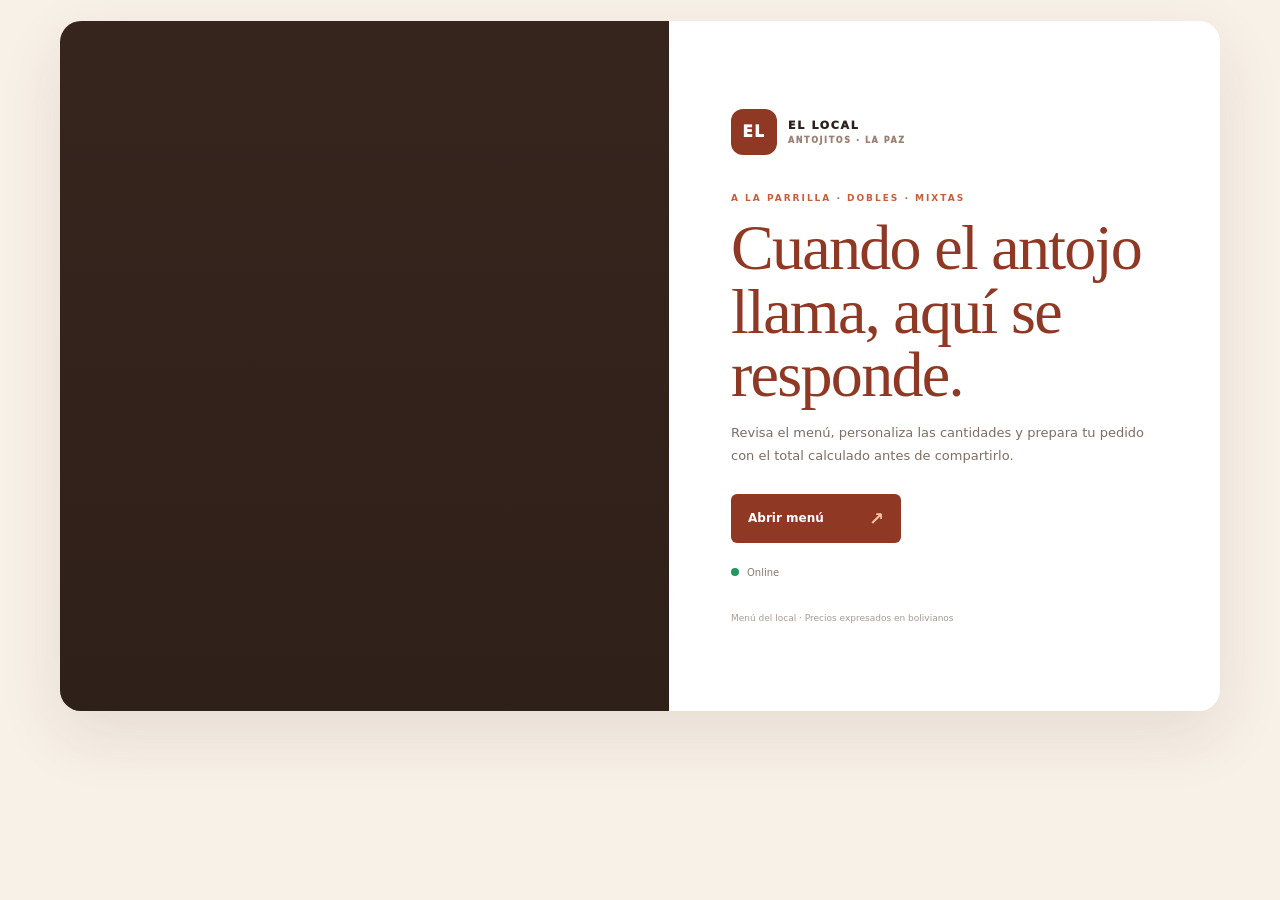
==== antojitos/index.html @ d8e0dfd7 "Mejorar los cuatro proyectos del catálogo personal" ====
<!doctype html>
<html lang="es">
<head>
<meta charset="utf-8"><meta name="viewport" content="width=device-width,initial-scale=1,viewport-fit=cover">
<meta name="theme-color" content="#8f3925"><meta name="description" content="El Local, antojitos en La Paz: hamburguesas, dobles, mixtas y salchipapas.">
<link rel="manifest" href="./manifest.json"><link rel="icon" href="./icons/icon.svg"><link rel="stylesheet" href="./styles.css">
<title>El Local · Antojitos</title><script defer src="./app.js"></script>
</head>
<body class="food-landing">
<main class="landing">
  <div class="landing-image" role="img" aria-label="Hamburguesa recién preparada"></div>
  <section class="landing-copy">
    <div class="brand"><span class="brand-mark">EL</span><span>EL LOCAL<small>ANTOJITOS · LA PAZ</small></span></div>
    <p class="eyebrow">A LA PARRILLA · DOBLES · MIXTAS</p>
    <h1>Cuando el antojo llama, aquí se responde.</h1>
    <p class="lead">Revisa el menú, personaliza las cantidades y prepara tu pedido con el total calculado antes de compartirlo.</p>
    <a class="primary" href="./pwa.html#menu">Abrir menú <span>↗</span></a>
    <div class="status" id="networkStatus" role="status" aria-live="polite"><i></i><span>Comprobando conexión…</span></div>
    <small class="landing-note">Menú del local · Precios expresados en bolivianos</small>
  </section>
</main>
</body>
</html>
---- antojitos/styles.css ----
:root{color-scheme:light;--red:#8f3925;--orange:#c85e38;--paper:#f8f1e8;--ink:#2e211c;--muted:#7e6d62}*{box-sizing:border-box}html,body{margin:0;min-height:100%;font-family:Inter,ui-sans-serif,system-ui,-apple-system,"Segoe UI",sans-serif}body{background:var(--paper);color:var(--ink)}.landing{width:min(1160px,calc(100% - 34px));min-height:min(690px,calc(100dvh - 42px));margin:21px auto;display:grid;grid-template-columns:1.05fr .95fr;overflow:hidden;border-radius:21px;background:#fff;box-shadow:0 24px 65px #5026191b}.landing-image{min-height:540px;background:linear-gradient(180deg,#1e15100b,#1e15105c),url("https://images.pexels.com/photos/109400/pexels-photo-109400.jpeg?auto=compress&cs=tinysrgb&w=1600") center/cover no-repeat;background-color:#38261e}.landing-copy{padding:clamp(27px,5vw,62px);display:flex;flex-direction:column;justify-content:center}.brand{display:flex;align-items:center;gap:11px;font-size:11px;font-weight:950;letter-spacing:1.7px}.brand-mark{width:46px;height:46px;display:grid;place-items:center;border-radius:12px;background:var(--red);color:#fff;font-size:15px}.brand small{display:block;margin-top:4px;color:#9b8174;font-size:8px;letter-spacing:1.6px}.eyebrow{margin:38px 0 13px;color:var(--orange);font-size:9px;font-weight:900;letter-spacing:2px}.landing h1{max-width:500px;margin:0 0 16px;color:var(--red);font:clamp(40px,5.5vw,64px)/.99 Georgia,serif;letter-spacing:-1.7px}.lead{max-width:435px;margin:0 0 26px;color:var(--muted);font-size:13px;line-height:1.75}.primary{display:inline-flex;align-items:center;justify-content:space-between;gap:28px;width:max-content;min-width:170px;padding:14px 17px;border-radius:6px;background:var(--red);color:#fff;text-decoration:none;font-size:12px;font-weight:850;transition:transform .18s,background .18s}.primary:hover{transform:translateY(-2px);background:#6f2d1e}.primary span{color:#f3c39e;font-size:18px}.status{display:flex;align-items:center;gap:8px;margin-top:24px;color:#87796f;font-size:10px}.status i{width:8px;height:8px;border-radius:50%;background:#c59b61}.status.online i{background:#269560}.status.offline i{background:#c45049}.landing-note{margin-top:35px;color:#a69a91;font-size:9px}@media(max-width:720px){.landing{width:calc(100% - 18px);margin:9px auto;min-height:0;grid-template-columns:1fr;border-radius:17px}.landing-image{min-height:220px;background-position:center 48%}.landing-copy{padding:22px}.eyebrow{margin-top:26px}.landing h1{font-size:43px}.lead{font-size:12px;line-height:1.65}.landing-note{margin-top:24px}}
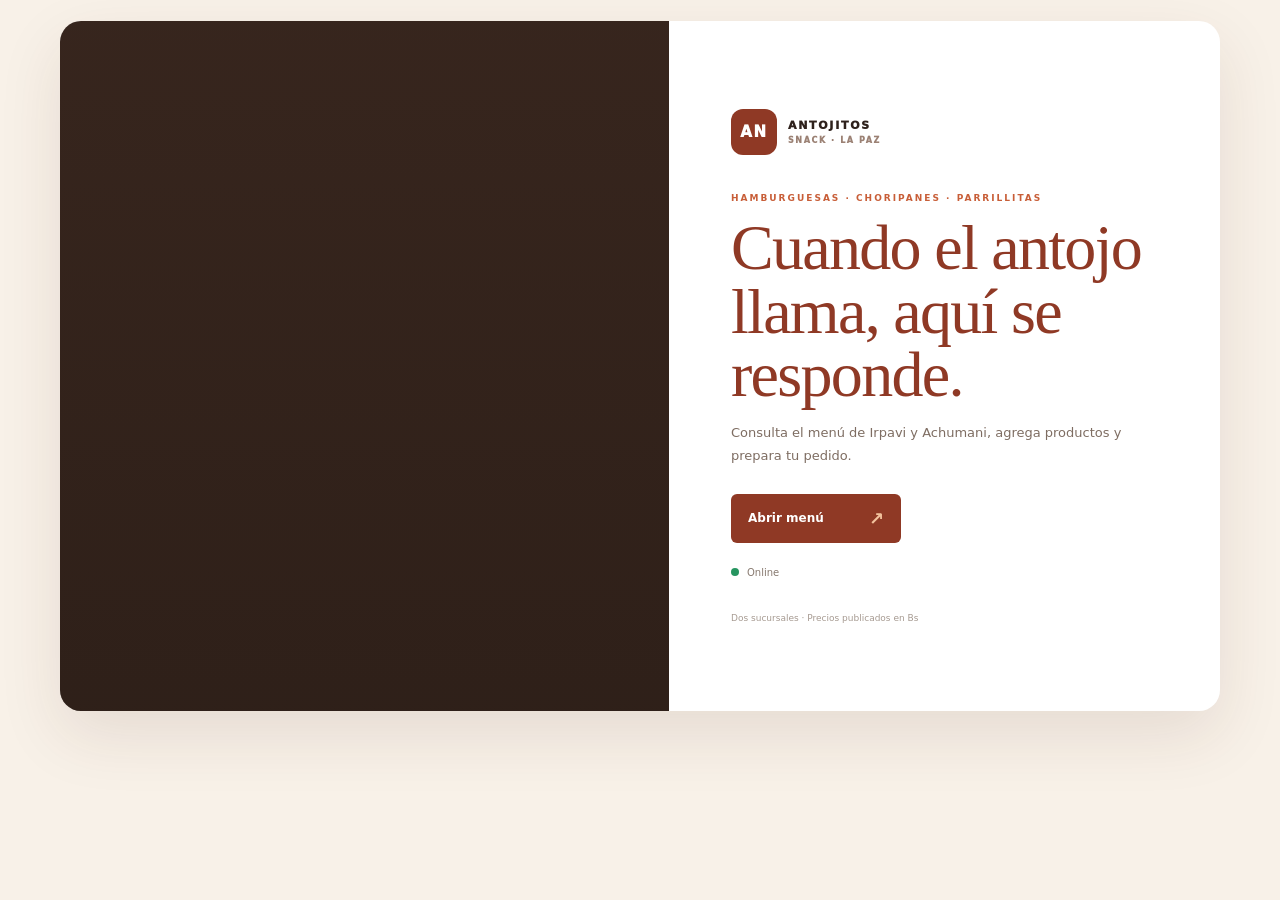
==== commit 6b55082f: "Rebrand Antojitos landing page" ====
--- a/antojitos/index.html
+++ b/antojitos/index.html
@@ -2,21 +2,21 @@
 <html lang="es">
 <head>
 <meta charset="utf-8"><meta name="viewport" content="width=device-width,initial-scale=1,viewport-fit=cover">
-<meta name="theme-color" content="#8f3925"><meta name="description" content="El Local, antojitos en La Paz: hamburguesas, dobles, mixtas y salchipapas.">
+<meta name="theme-color" content="#8f3925"><meta name="description" content="Antojitos, antojitos en La Paz: hamburguesas, dobles, mixtas y salchipapas.">
 <link rel="manifest" href="./manifest.json"><link rel="icon" href="./icons/icon.svg"><link rel="stylesheet" href="./styles.css">
-<title>El Local · Antojitos</title><script defer src="./app.js"></script>
+<title>Antojitos · Antojitos</title><script defer src="./app.js"></script>
 </head>
 <body class="food-landing">
 <main class="landing">
   <div class="landing-image" role="img" aria-label="Hamburguesa recién preparada"></div>
   <section class="landing-copy">
-    <div class="brand"><span class="brand-mark">EL</span><span>EL LOCAL<small>ANTOJITOS · LA PAZ</small></span></div>
-    <p class="eyebrow">A LA PARRILLA · DOBLES · MIXTAS</p>
+    <div class="brand"><span class="brand-mark">AN</span><span>ANTOJITOS<small>SNACK · LA PAZ</small></span></div>
+    <p class="eyebrow">HAMBURGUESAS · CHORIPANES · PARRILLITAS</p>
     <h1>Cuando el antojo llama, aquí se responde.</h1>
-    <p class="lead">Revisa el menú, personaliza las cantidades y prepara tu pedido con el total calculado antes de compartirlo.</p>
+    <p class="lead">Consulta el menú de Irpavi y Achumani, agrega productos y prepara tu pedido.</p>
     <a class="primary" href="./pwa.html#menu">Abrir menú <span>↗</span></a>
     <div class="status" id="networkStatus" role="status" aria-live="polite"><i></i><span>Comprobando conexión…</span></div>
-    <small class="landing-note">Menú del local · Precios expresados en bolivianos</small>
+    <small class="landing-note">Dos sucursales · Precios publicados en Bs</small>
   </section>
 </main>
 </body>
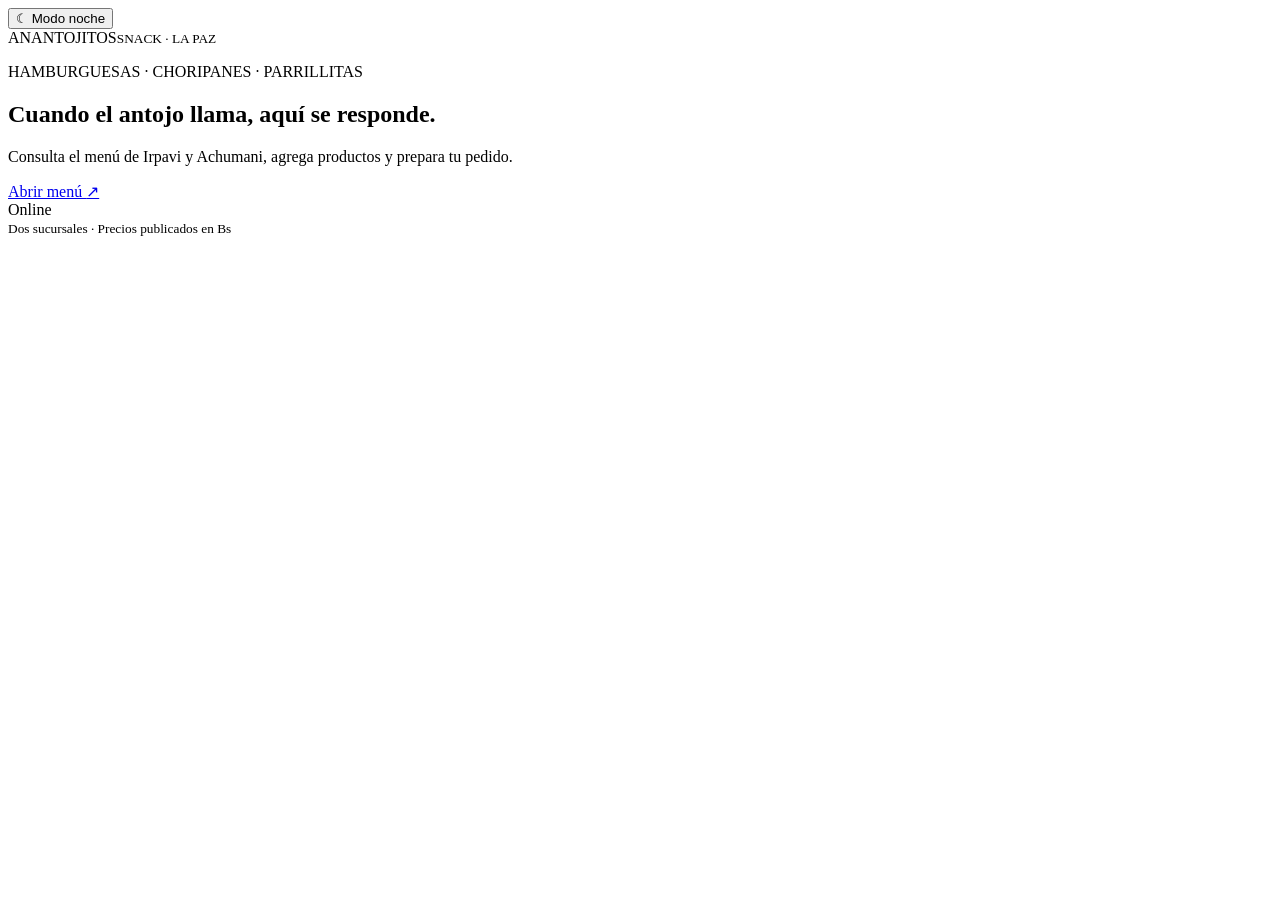
==== commit 18b61228: "Add accessible light and dark theme control" ====
--- a/antojitos/index.html
+++ b/antojitos/index.html
@@ -3,10 +3,12 @@
 <head>
 <meta charset="utf-8"><meta name="viewport" content="width=device-width,initial-scale=1,viewport-fit=cover">
 <meta name="theme-color" content="#8f3925"><meta name="description" content="Antojitos, antojitos en La Paz: hamburguesas, dobles, mixtas y salchipapas.">
-<link rel="manifest" href="./manifest.json"><link rel="icon" href="./icons/icon.svg"><link rel="stylesheet" href="./styles.css">
+<link rel="manifest" href="./manifest.json"><link rel="icon" href="./icons/icon.svg"><link rel="stylesheet" href=?v=light-dark-v1"./styles.css?v=antojitos-brand-v1">
 <title>Antojitos · Antojitos</title><script defer src="./app.js"></script>
+<script defer src="../theme-toggle.js?v=light-dark-v1"></script>
 </head>
 <body class="food-landing">
+<button class="theme-toggle" id="themeToggle" type="button" aria-pressed="false">☾ Modo noche</button>
 <main class="landing">
   <div class="landing-image" role="img" aria-label="Hamburguesa recién preparada"></div>
   <section class="landing-copy">
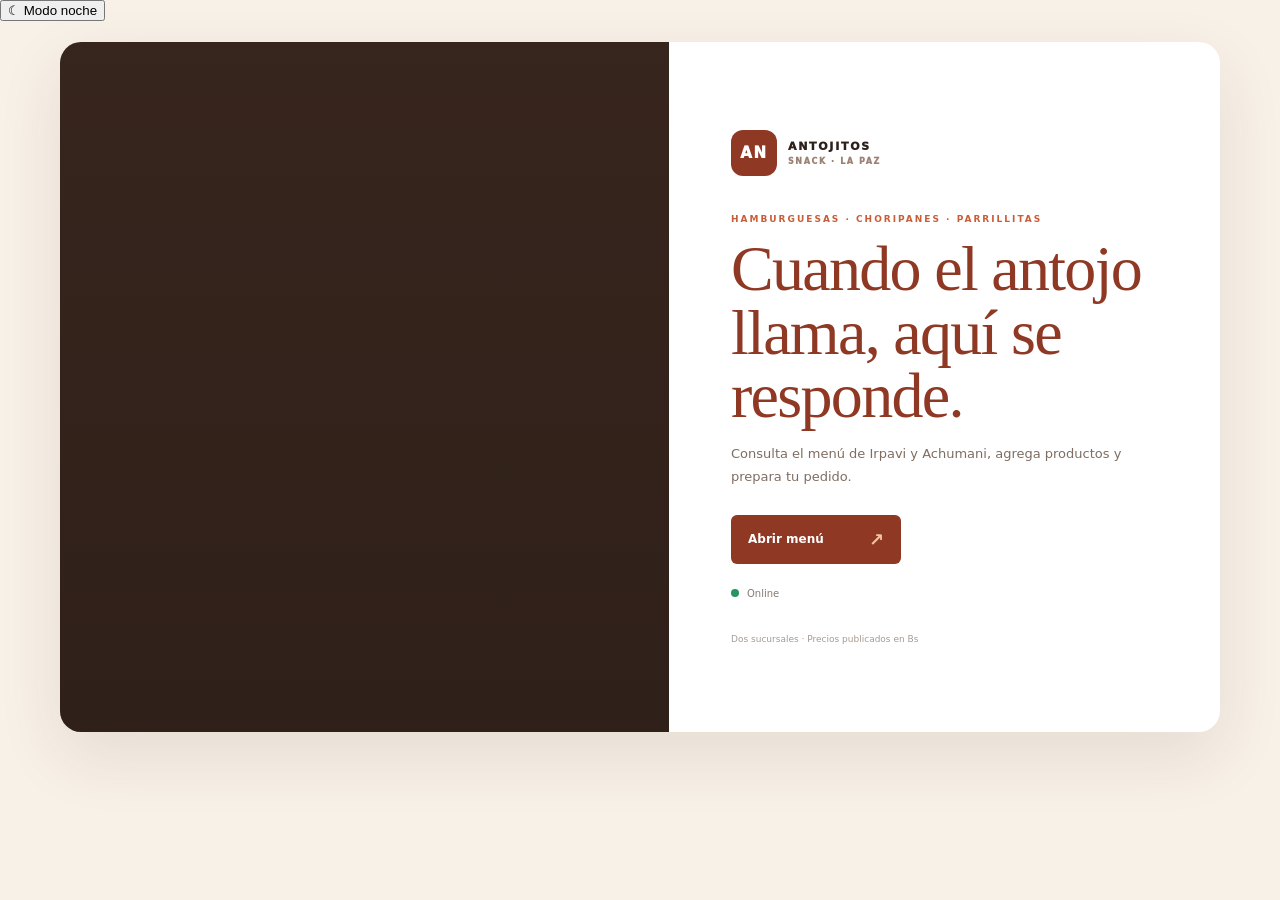
==== commit 8e1de5ae: "Fix landing stylesheet URL after theme toggle addition" ====
--- a/antojitos/index.html
+++ b/antojitos/index.html
@@ -3,7 +3,7 @@
 <head>
 <meta charset="utf-8"><meta name="viewport" content="width=device-width,initial-scale=1,viewport-fit=cover">
 <meta name="theme-color" content="#8f3925"><meta name="description" content="Antojitos, antojitos en La Paz: hamburguesas, dobles, mixtas y salchipapas.">
-<link rel="manifest" href="./manifest.json"><link rel="icon" href="./icons/icon.svg"><link rel="stylesheet" href=?v=light-dark-v1"./styles.css?v=antojitos-brand-v1">
+<link rel="manifest" href="./manifest.json"><link rel="icon" href="./icons/icon.svg"><link rel="stylesheet" href="./styles.css?v=antojitos-brand-v1-theme-v1">
 <title>Antojitos · Antojitos</title><script defer src="./app.js"></script>
 <script defer src="../theme-toggle.js?v=light-dark-v1"></script>
 </head>
--- a/antojitos/styles.css
+++ b/antojitos/styles.css
@@ -0,0 +1 @@
+:root{color-scheme:light;--red:#8f3925;--orange:#c85e38;--paper:#f8f1e8;--ink:#2e211c;--muted:#7e6d62}*{box-sizing:border-box}html,body{margin:0;min-height:100%;font-family:Inter,ui-sans-serif,system-ui,-apple-system,"Segoe UI",sans-serif}body{background:var(--paper);color:var(--ink)}.landing{width:min(1160px,calc(100% - 34px));min-height:min(690px,calc(100dvh - 42px));margin:21px auto;display:grid;grid-template-columns:1.05fr .95fr;overflow:hidden;border-radius:21px;background:#fff;box-shadow:0 24px 65px #5026191b}.landing-image{min-height:540px;background:linear-gradient(180deg,#1e15100b,#1e15105c),url("https://images.pexels.com/photos/109400/pexels-photo-109400.jpeg?auto=compress&cs=tinysrgb&w=1600") center/cover no-repeat;background-color:#38261e}.landing-copy{padding:clamp(27px,5vw,62px);display:flex;flex-direction:column;justify-content:center}.brand{display:flex;align-items:center;gap:11px;font-size:11px;font-weight:950;letter-spacing:1.7px}.brand-mark{width:46px;height:46px;display:grid;place-items:center;border-radius:12px;background:var(--red);color:#fff;font-size:15px}.brand small{display:block;margin-top:4px;color:#9b8174;font-size:8px;letter-spacing:1.6px}.eyebrow{margin:38px 0 13px;color:var(--orange);font-size:9px;font-weight:900;letter-spacing:2px}.landing h1{max-width:500px;margin:0 0 16px;color:var(--red);font:clamp(40px,5.5vw,64px)/.99 Georgia,serif;letter-spacing:-1.7px}.lead{max-width:435px;margin:0 0 26px;color:var(--muted);font-size:13px;line-height:1.75}.primary{display:inline-flex;align-items:center;justify-content:space-between;gap:28px;width:max-content;min-width:170px;padding:14px 17px;border-radius:6px;background:var(--red);color:#fff;text-decoration:none;font-size:12px;font-weight:850;transition:transform .18s,background .18s}.primary:hover{transform:translateY(-2px);background:#6f2d1e}.primary span{color:#f3c39e;font-size:18px}.status{display:flex;align-items:center;gap:8px;margin-top:24px;color:#87796f;font-size:10px}.status i{width:8px;height:8px;border-radius:50%;background:#c59b61}.status.online i{background:#269560}.status.offline i{background:#c45049}.landing-note{margin-top:35px;color:#a69a91;font-size:9px}@media(max-width:720px){.landing{width:calc(100% - 18px);margin:9px auto;min-height:0;grid-template-columns:1fr;border-radius:17px}.landing-image{min-height:220px;background-position:center 48%}.landing-copy{padding:22px}.eyebrow{margin-top:26px}.landing h1{font-size:43px}.lead{font-size:12px;line-height:1.65}.landing-note{margin-top:24px}}
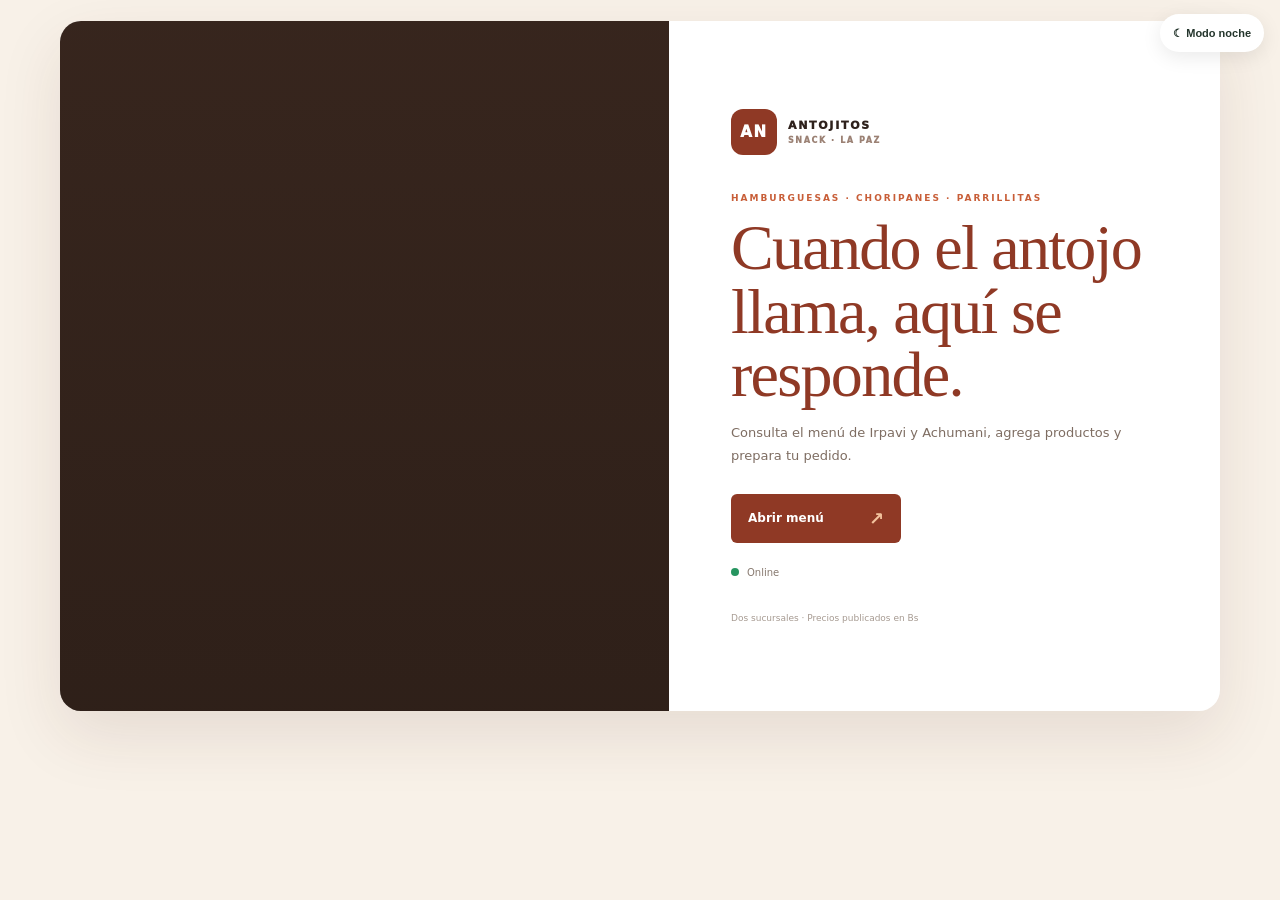
==== commit f6af3003: "Refresh landing page dark theme styles" ====
--- a/antojitos/index.html
+++ b/antojitos/index.html
@@ -3,7 +3,7 @@
 <head>
 <meta charset="utf-8"><meta name="viewport" content="width=device-width,initial-scale=1,viewport-fit=cover">
 <meta name="theme-color" content="#8f3925"><meta name="description" content="Antojitos, antojitos en La Paz: hamburguesas, dobles, mixtas y salchipapas.">
-<link rel="manifest" href="./manifest.json"><link rel="icon" href="./icons/icon.svg"><link rel="stylesheet" href="./styles.css?v=antojitos-brand-v1-theme-v1">
+<link rel="manifest" href="./manifest.json"><link rel="icon" href="./icons/icon.svg"><link rel="stylesheet" href="./styles.css?v=antojitos-landing-dark-v2"">
 <title>Antojitos · Antojitos</title><script defer src="./app.js"></script>
 <script defer src="../theme-toggle.js?v=light-dark-v1"></script>
 </head>
--- a/antojitos/styles.css
+++ b/antojitos/styles.css
@@ -1 +1,27 @@
-:root{color-scheme:light;--red:#8f3925;--orange:#c85e38;--paper:#f8f1e8;--ink:#2e211c;--muted:#7e6d62}*{box-sizing:border-box}html,body{margin:0;min-height:100%;font-family:Inter,ui-sans-serif,system-ui,-apple-system,"Segoe UI",sans-serif}body{background:var(--paper);color:var(--ink)}.landing{width:min(1160px,calc(100% - 34px));min-height:min(690px,calc(100dvh - 42px));margin:21px auto;display:grid;grid-template-columns:1.05fr .95fr;overflow:hidden;border-radius:21px;background:#fff;box-shadow:0 24px 65px #5026191b}.landing-image{min-height:540px;background:linear-gradient(180deg,#1e15100b,#1e15105c),url("https://images.pexels.com/photos/109400/pexels-photo-109400.jpeg?auto=compress&cs=tinysrgb&w=1600") center/cover no-repeat;background-color:#38261e}.landing-copy{padding:clamp(27px,5vw,62px);display:flex;flex-direction:column;justify-content:center}.brand{display:flex;align-items:center;gap:11px;font-size:11px;font-weight:950;letter-spacing:1.7px}.brand-mark{width:46px;height:46px;display:grid;place-items:center;border-radius:12px;background:var(--red);color:#fff;font-size:15px}.brand small{display:block;margin-top:4px;color:#9b8174;font-size:8px;letter-spacing:1.6px}.eyebrow{margin:38px 0 13px;color:var(--orange);font-size:9px;font-weight:900;letter-spacing:2px}.landing h1{max-width:500px;margin:0 0 16px;color:var(--red);font:clamp(40px,5.5vw,64px)/.99 Georgia,serif;letter-spacing:-1.7px}.lead{max-width:435px;margin:0 0 26px;color:var(--muted);font-size:13px;line-height:1.75}.primary{display:inline-flex;align-items:center;justify-content:space-between;gap:28px;width:max-content;min-width:170px;padding:14px 17px;border-radius:6px;background:var(--red);color:#fff;text-decoration:none;font-size:12px;font-weight:850;transition:transform .18s,background .18s}.primary:hover{transform:translateY(-2px);background:#6f2d1e}.primary span{color:#f3c39e;font-size:18px}.status{display:flex;align-items:center;gap:8px;margin-top:24px;color:#87796f;font-size:10px}.status i{width:8px;height:8px;border-radius:50%;background:#c59b61}.status.online i{background:#269560}.status.offline i{background:#c45049}.landing-note{margin-top:35px;color:#a69a91;font-size:9px}@media(max-width:720px){.landing{width:calc(100% - 18px);margin:9px auto;min-height:0;grid-template-columns:1fr;border-radius:17px}.landing-image{min-height:220px;background-position:center 48%}.landing-copy{padding:22px}.eyebrow{margin-top:26px}.landing h1{font-size:43px}.lead{font-size:12px;line-height:1.65}.landing-note{margin-top:24px}}+:root{color-scheme:light;--red:#8f3925;--orange:#c85e38;--paper:#f8f1e8;--ink:#2e211c;--muted:#7e6d62}*{box-sizing:border-box}html,body{margin:0;min-height:100%;font-family:Inter,ui-sans-serif,system-ui,-apple-system,"Segoe UI",sans-serif}body{background:var(--paper);color:var(--ink)}.landing{width:min(1160px,calc(100% - 34px));min-height:min(690px,calc(100dvh - 42px));margin:21px auto;display:grid;grid-template-columns:1.05fr .95fr;overflow:hidden;border-radius:21px;background:#fff;box-shadow:0 24px 65px #5026191b}.landing-image{min-height:540px;background:linear-gradient(180deg,#1e15100b,#1e15105c),url("https://images.pexels.com/photos/109400/pexels-photo-109400.jpeg?auto=compress&cs=tinysrgb&w=1600") center/cover no-repeat;background-color:#38261e}.landing-copy{padding:clamp(27px,5vw,62px);display:flex;flex-direction:column;justify-content:center}.brand{display:flex;align-items:center;gap:11px;font-size:11px;font-weight:950;letter-spacing:1.7px}.brand-mark{width:46px;height:46px;display:grid;place-items:center;border-radius:12px;background:var(--red);color:#fff;font-size:15px}.brand small{display:block;margin-top:4px;color:#9b8174;font-size:8px;letter-spacing:1.6px}.eyebrow{margin:38px 0 13px;color:var(--orange);font-size:9px;font-weight:900;letter-spacing:2px}.landing h1{max-width:500px;margin:0 0 16px;color:var(--red);font:clamp(40px,5.5vw,64px)/.99 Georgia,serif;letter-spacing:-1.7px}.lead{max-width:435px;margin:0 0 26px;color:var(--muted);font-size:13px;line-height:1.75}.primary{display:inline-flex;align-items:center;justify-content:space-between;gap:28px;width:max-content;min-width:170px;padding:14px 17px;border-radius:6px;background:var(--red);color:#fff;text-decoration:none;font-size:12px;font-weight:850;transition:transform .18s,background .18s}.primary:hover{transform:translateY(-2px);background:#6f2d1e}.primary span{color:#f3c39e;font-size:18px}.status{display:flex;align-items:center;gap:8px;margin-top:24px;color:#87796f;font-size:10px}.status i{width:8px;height:8px;border-radius:50%;background:#c59b61}.status.online i{background:#269560}.status.offline i{background:#c45049}.landing-note{margin-top:35px;color:#a69a91;font-size:9px}@media(max-width:720px){.landing{width:calc(100% - 18px);margin:9px auto;min-height:0;grid-template-columns:1fr;border-radius:17px}.landing-image{min-height:220px;background-position:center 48%}.landing-copy{padding:22px}.eyebrow{margin-top:26px}.landing h1{font-size:43px}.lead{font-size:12px;line-height:1.65}.landing-note{margin-top:24px}}
+
+/* Tema oscuro: variables y superficies */
+body[data-theme=dark]{--paper:#171210;--ink:#f3e7dc;--muted:#c3aea1;--surface:#261d19;--line:#45332b;--red:#d77a5a;--orange:#f0a17d;}
+.theme-toggle{position:fixed;top:14px;right:16px;z-index:80;display:inline-flex;align-items:center;justify-content:center;gap:7px;min-height:38px;padding:0 13px;border:1px solid var(--line);border-radius:999px;background:#fff;color:#24352c;font-size:11px;font-weight:850;box-shadow:0 5px 20px #00000016;cursor:pointer}
+.theme-toggle:focus-visible{outline:3px solid var(--accent,var(--gold));outline-offset:3px}
+body[data-theme=dark]{color-scheme:dark}
+body[data-theme=dark] .landing{background:var(--surface);box-shadow:0 24px 65px #0006}
+body[data-theme=dark] .landing-copy{background:var(--surface);color:var(--ink)}
+body[data-theme=dark] .landing h1{color:var(--ink)}
+body[data-theme=dark] .lead,body[data-theme=dark] .landing-note{color:var(--muted)}
+body[data-theme=dark] .brand,body[data-theme=dark] .brand>span{color:var(--ink)}
+body[data-theme=dark] .brand small{color:var(--muted)}
+body[data-theme=dark] .eyebrow{color:var(--accent,var(--gold))}
+body[data-theme=dark] .status{background:var(--surface);border-color:var(--line);color:var(--muted)}
+body[data-theme=dark] .primary{filter:brightness(1.15)}
+@media(max-width:600px){.theme-toggle{top:10px;right:10px;min-height:36px;padding:0 11px;font-size:10px}}
+
+body[data-theme=dark] .theme-toggle{background:var(--surface);border-color:var(--line);color:var(--ink)}
+body[data-theme=dark] .landing{background:var(--surface);border-color:var(--line);box-shadow:0 24px 65px #0008}
+body[data-theme=dark] .landing-copy{background:var(--surface);color:var(--ink)}
+body[data-theme=dark] .landing h1{color:var(--ink)}
+body[data-theme=dark] .lead,body[data-theme=dark] .landing-note{color:var(--muted)}
+body[data-theme=dark] .brand,body[data-theme=dark] .brand small{color:var(--ink)}
+body[data-theme=dark] .eyebrow{color:var(--accent,var(--gold))}
+body[data-theme=dark] .status{background:var(--surface);border:1px solid var(--line);color:var(--muted)}
+body[data-theme=dark] .primary{filter:brightness(1.12)}
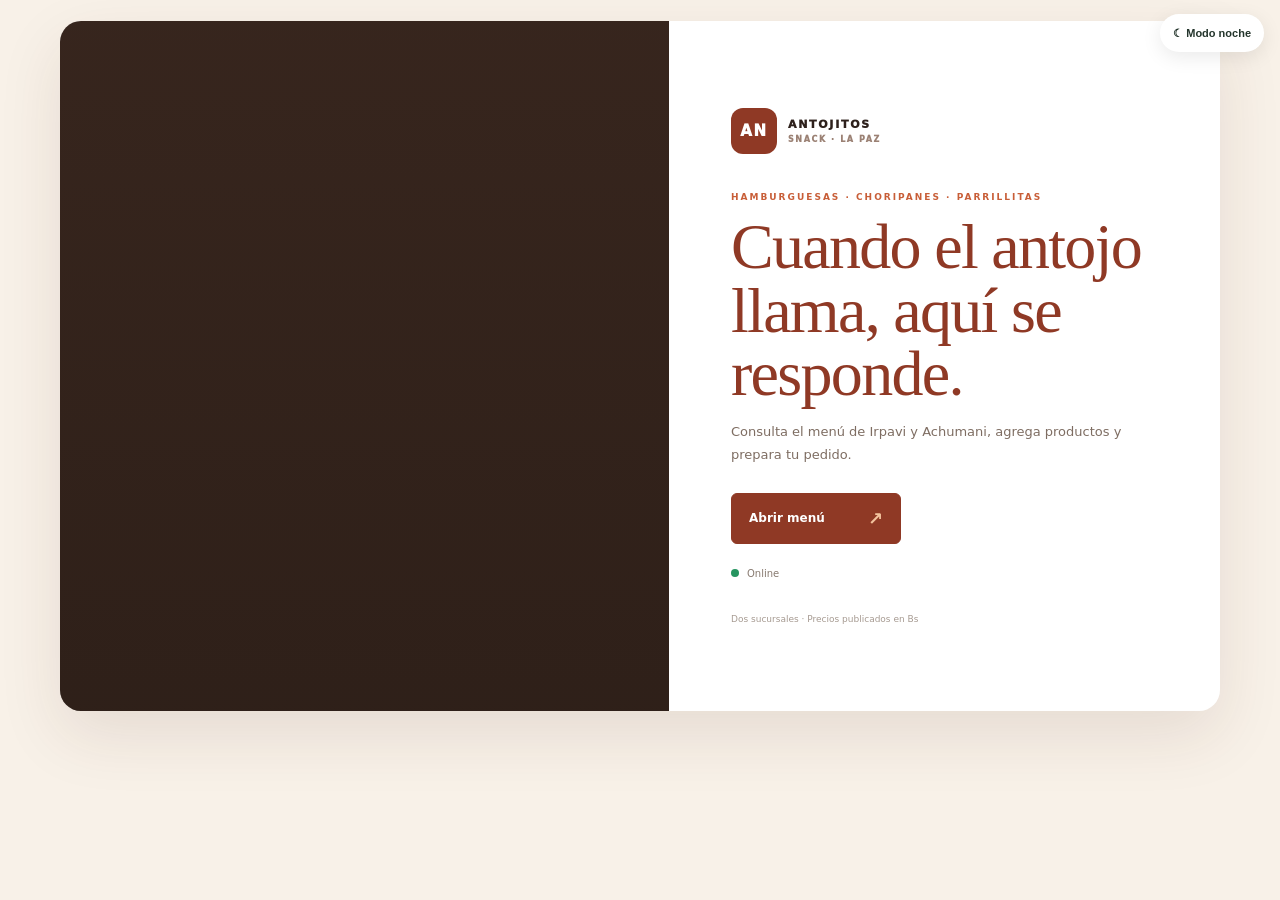
==== commit e7b621d5: "Refresh catalog landing button styles" ====
--- a/antojitos/index.html
+++ b/antojitos/index.html
@@ -3,7 +3,7 @@
 <head>
 <meta charset="utf-8"><meta name="viewport" content="width=device-width,initial-scale=1,viewport-fit=cover">
 <meta name="theme-color" content="#8f3925"><meta name="description" content="Antojitos, antojitos en La Paz: hamburguesas, dobles, mixtas y salchipapas.">
-<link rel="manifest" href="./manifest.json"><link rel="icon" href="./icons/icon.svg"><link rel="stylesheet" href="./styles.css?v=antojitos-landing-dark-v2"">
+<link rel="manifest" href="./manifest.json"><link rel="icon" href="./icons/icon.svg"><link rel="stylesheet" href="./styles.css?v=antojitos-landing-sales-v3"">
 <title>Antojitos · Antojitos</title><script defer src="./app.js"></script>
 <script defer src="../theme-toggle.js?v=light-dark-v1"></script>
 </head>
--- a/antojitos/styles.css
+++ b/antojitos/styles.css
@@ -25,3 +25,11 @@
 body[data-theme=dark] .eyebrow{color:var(--accent,var(--gold))}
 body[data-theme=dark] .status{background:var(--surface);border:1px solid var(--line);color:var(--muted)}
 body[data-theme=dark] .primary{filter:brightness(1.12)}
+
+/* Botones portada Antojitos */
+.primary{background:#8f3925;color:#fff;border:1px solid #8f3925}
+.primary:hover{background:#6f2d1e;color:#fff}
+.primary:focus-visible,.theme-toggle:focus-visible{outline:3px solid #c85e38;outline-offset:3px}
+body[data-theme=dark] .primary{background:#d77a5a;color:#271711;border-color:#d77a5a}
+body[data-theme=dark] .primary:hover{background:#edaa8d;color:#271711}
+body[data-theme=dark] .theme-toggle{background:#261d19;color:#f3e7dc;border-color:#624638}
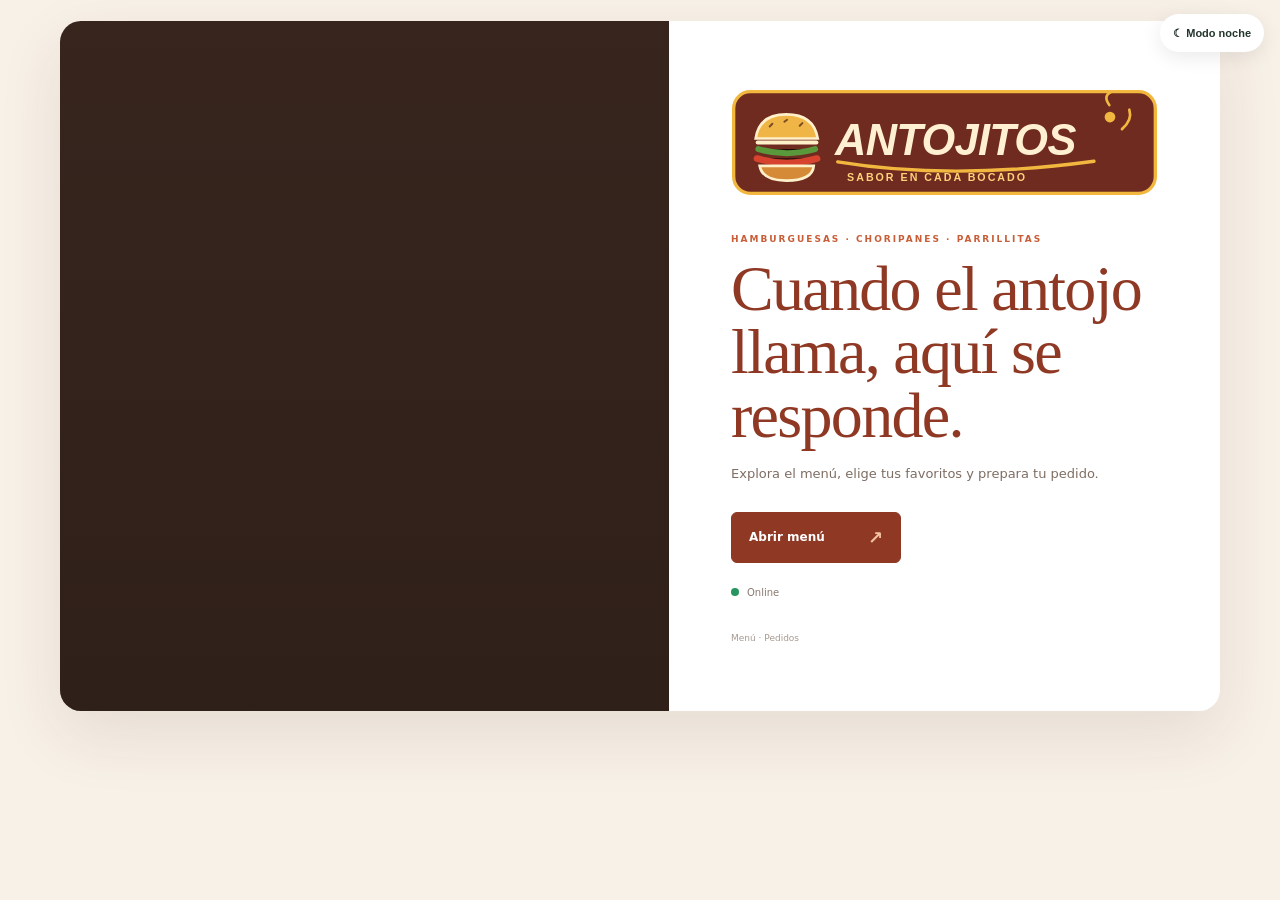
==== commit e620fe41: "Integra el logo propio de Antojitos y elimina referencias a sucursales" ====
--- a/antojitos/index.html
+++ b/antojitos/index.html
@@ -3,7 +3,7 @@
 <head>
 <meta charset="utf-8"><meta name="viewport" content="width=device-width,initial-scale=1,viewport-fit=cover">
 <meta name="theme-color" content="#8f3925"><meta name="description" content="Antojitos, antojitos en La Paz: hamburguesas, dobles, mixtas y salchipapas.">
-<link rel="manifest" href="./manifest.json"><link rel="icon" href="./icons/icon.svg"><link rel="stylesheet" href="./styles.css?v=antojitos-landing-sales-v3"">
+<link rel="manifest" href="./manifest.json"><link rel="icon" href="./icons/icon.svg"><link rel="stylesheet" href="./styles.css?v=antojitos-brand-logo-v4">
 <title>Antojitos · Antojitos</title><script defer src="./app.js"></script>
 <script defer src="../theme-toggle.js?v=light-dark-v1"></script>
 </head>
@@ -12,13 +12,13 @@
 <main class="landing">
   <div class="landing-image" role="img" aria-label="Hamburguesa recién preparada"></div>
   <section class="landing-copy">
-    <div class="brand"><span class="brand-mark">AN</span><span>ANTOJITOS<small>SNACK · LA PAZ</small></span></div>
+    <div class="brand"><img class="brand-logo" src="./brand-logo.svg" alt="Antojitos"></div>
     <p class="eyebrow">HAMBURGUESAS · CHORIPANES · PARRILLITAS</p>
     <h1>Cuando el antojo llama, aquí se responde.</h1>
-    <p class="lead">Consulta el menú de Irpavi y Achumani, agrega productos y prepara tu pedido.</p>
+    <p class="lead">Explora el menú, elige tus favoritos y prepara tu pedido.</p>
     <a class="primary" href="./pwa.html#menu">Abrir menú <span>↗</span></a>
     <div class="status" id="networkStatus" role="status" aria-live="polite"><i></i><span>Comprobando conexión…</span></div>
-    <small class="landing-note">Dos sucursales · Precios publicados en Bs</small>
+    <small class="landing-note">Menú · Pedidos</small>
   </section>
 </main>
 </body>
